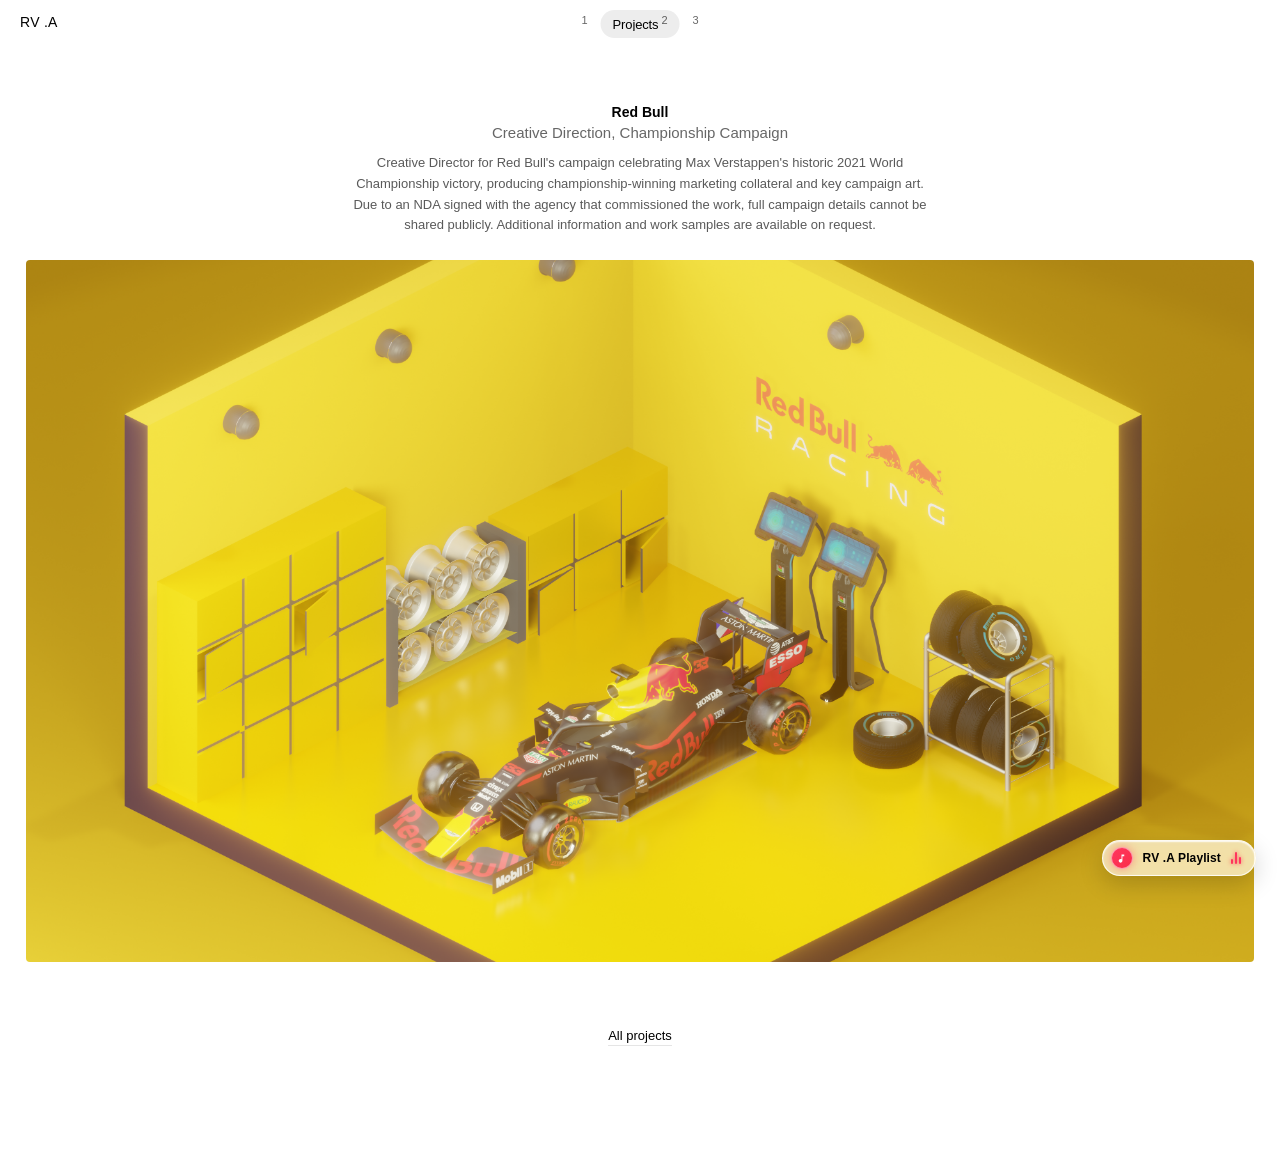
==== project.html @ 560cb80a "Deploy portfolio website for art.ritvikanand.com" ====
<!doctype html>
<html lang="en">
<head>
<meta charset="utf-8" />
<meta name="viewport" content="width=device-width, initial-scale=1" />
<title>Project — R.V. Anand</title>
<link rel="stylesheet" href="css/site.css?v=97" />
</head>
<body class="page-ready">

<header class="case-hero">
  <div class="meta">
    <h1 class="n"></h1>
    <div class="c"></div>
    <p class="d"></p>
  </div>
</header>

<main class="page case-page">
  <div class="blocks"></div>

  <footer class="case-end">
    <a href="index.html#projects">All projects</a>
  </footer>
</main>

<script src="js/data.js?v=100"></script>
<script src="js/chrome.js?v=108"></script>
<script src="js/audio.js?v=100"></script>
<script src="js/project.js?v=100"></script>
<script>
  initChrome({ active: "projects" });
  window.__initProject();
</script>
</body>
</html>
---- css/site.css ----
/* ===========================================================
   Ritvik Anand — portfolio
   Design tokens taken from the gionatannese.com teardown
   (see REFERENCE.md): near-absent chrome, all colour comes
   from the work, tiny type, 4px radius, one easing curve.
   =========================================================== */

@import url('https://fonts.googleapis.com/css2?family=Inter:wght@400;500;600;700&display=swap');

:root{
  --bg:#ffffff;
  --ink:#000000;
  --chip:#ededed;
  --chip-line:rgba(0,0,0,.1);
  --hair:rgba(0,0,0,.1);
  --veil:rgba(255,255,255,.92);
  --card-bg:rgba(216,216,216,.5);
  --radius:4px;
  --ease:cubic-bezier(.65,0,.35,1);
  --sf-pro:-apple-system, BlinkMacSystemFont, "SF Pro Display", "SF Pro Text", "SF Pro", "Helvetica Neue", Helvetica, "Inter", system-ui, sans-serif;
  --sans:var(--sf-pro);
  --serif:var(--sf-pro);
}

*,*::before,*::after{ box-sizing:border-box; }
html,body{ height:100%; }
body{
  margin:0;
  background:var(--bg);
  color:var(--ink);
  font-family:var(--sans);
  -webkit-font-smoothing:antialiased;
  -moz-osx-font-smoothing:grayscale;
  text-rendering:optimizeLegibility;
  font-feature-settings:"cv02", "cv03", "cv04", "cv11";
  overflow-x:hidden;
}
a{ color:inherit; text-decoration:none; }
button{ font:inherit; color:inherit; background:none; border:0; cursor:pointer; }
img,video{ display:block; max-width:100%; }
::selection{ background:var(--ink); color:var(--bg); }

/* ---------- chrome: logo + nav (present on every page) ---------- */

.gnd-logo{
  position:fixed; top:14px; left:20px; z-index:200;
  font-family:var(--sans); font-size:14px; font-weight:500; letter-spacing:.02em;
  mix-blend-mode:exclusion; color:#fff;
  text-decoration:none;
}

.top-nav{
  position:fixed; top:10px; left:50%; transform:translateX(-50%);
  z-index:200; display:flex; align-items:center; gap:5px;
  pointer-events:none;
}

.top-nav a{
  pointer-events:auto;
  display:inline-flex; align-items:center; justify-content:center;
  height:28px; padding:0 8px; border-radius:999px;
  font-family:var(--sans); font-size:13px; font-weight:500; letter-spacing:-0.01em; line-height:1;
  color:var(--ink);
  background:transparent;
  transition:background-color .35s var(--ease), padding .35s var(--ease);
  white-space:nowrap;
  overflow:hidden;
  text-decoration:none;
}

.top-nav a .label{
  display:inline-block;
  max-width:0;
  opacity:0;
  overflow:hidden;
  white-space:nowrap;
  transition:max-width .45s var(--ease), opacity .3s var(--ease), margin-right .35s var(--ease);
  margin-right:0;
}

.top-nav a.active .label,
.top-nav a:hover .label{
  max-width:140px;
  opacity:1;
  margin-right:3px;
}

.top-nav a.active,
.top-nav a:hover{
  background:var(--chip);
  padding:0 12px;
}

.top-nav a > *,
.tool-pill > * {
  pointer-events: none;
}

.top-nav a .num{
  font-family:var(--sans); font-size:11px; font-weight:500;
  position:relative; top:-0.3em; opacity:.6;
  line-height:1;
}

.sound-toggle{
  position:fixed; top:14px; right:16px; z-index:250;
  height:28px; padding:0 12px; border-radius:999px;
  display:flex; align-items:center; gap:6px;
  background:var(--chip); border:1px solid var(--hair);
  font-family:var(--sans); font-size:11px; font-weight:500;
  color:var(--ink); cursor:pointer;
  transition:background .25s var(--ease), border-color .25s var(--ease), transform .25s var(--ease);
  user-select:none;
}
.sound-toggle:hover{
  background:var(--paper); border-color:rgba(0,0,0,.2);
  transform:translateY(-1px);
}
.sound-toggle .dot{ width:5px; height:5px; border-radius:50%; background:rgba(0,0,0,.4); }
.sound-toggle.active .dot{ background:var(--ink); }

.sound-toggle .bars{
  display:flex; align-items:center; gap:2px; height:10px;
}
.sound-toggle .bar{
  width:2px; height:8px; border-radius:1px; background:var(--ink);
  animation:soundWave 1.2s ease-in-out infinite alternate;
}
.sound-toggle .bar.b1{ animation-delay:0s; height:6px; }
.sound-toggle .bar.b2{ animation-delay:0.25s; height:10px; }
.sound-toggle .bar.b3{ animation-delay:0.5s; height:7px; }

@keyframes soundWave{
  0%{ transform:scaleY(0.35); }
  100%{ transform:scaleY(1.15); }
}

@media (max-width:600px){
  .sound-toggle{ top:12px; right:12px; padding:0 10px; height:26px; font-size:10px; }
}

/* cursor label — desktop only */
.cursor-label{
  position:fixed; z-index:300; top:0; left:0;
  pointer-events:none; font-family:var(--sans); font-size:13px;
  color:#fff; mix-blend-mode:difference;
  transform:translate(-9999px,-9999px);
  transition:opacity .2s var(--ease);
  opacity:0;
  white-space:nowrap;
}
@media (hover:none){ .cursor-label{ display:none; } }

/* ---------- loader & entrance sequence ---------- */

.loader{
  position:fixed; inset:0; z-index:9999; background:transparent;
  pointer-events:none;
}
.loader.hidden{ opacity:0; pointer-events:none; }

.loader-count-wrap{
  position:absolute; bottom:20px; left:50%; transform:translateX(-50%);
  overflow:hidden; height:22px; pointer-events:none;
}
.loader-count-num{
  display:block;
  font-family:var(--serif); font-size:16px; color:rgba(0,0,0,.85);
  font-variant-numeric:tabular-nums; letter-spacing:.02em;
  transform:translateY(100%);
  transition:transform .6s cubic-bezier(0.16,1,0.3,1);
}
.loader.active .loader-count-num{ transform:translateY(0); }
.loader.hidden .loader-count-num{ transform:translateY(-100%); }

.center-preloader-mark{
  position:fixed; top:50%; left:50%;
  transform:translate(-50%,-50%);
  font-family:var(--sans); font-size:22px; font-weight:600;
  letter-spacing:.16em; text-transform:uppercase; color:#000;
  z-index:10000; pointer-events:none;
  display:flex; align-items:center; justify-content:center;
  white-space:nowrap;
  transition:opacity .75s var(--ease), transform .75s var(--ease);
}
.center-preloader-mark .char-span {
  display:inline-block;
  min-width:.65em;
  text-align:center;
  color:#000;
  font-variant-numeric:tabular-nums;
  transition:transform .2s cubic-bezier(0.16,1,0.3,1), color .2s var(--ease);
}
.center-preloader-mark .char-span.locked {
  animation:charLockPop .35s cubic-bezier(0.16,1,0.3,1) forwards;
}
@keyframes charLockPop {
  0% { transform:scale(1.4); color:#000; }
  100% { transform:scale(1.0); color:#000; }
}
.center-preloader-mark.fade-out {
  opacity:0;
  transform:translate(-50%,-50%) scale(.85);
}

.top-nav, .gnd-logo, .sound-toggle {
  opacity: 1; transform: translateY(0);
  transition: transform .85s cubic-bezier(0.16,1,0.3,1), opacity .85s cubic-bezier(0.16,1,0.3,1);
}
.top-nav { transform: translateX(-50%) translateY(0); }

/* side hero typography */
.home-hero-sides {
  position:fixed; top:50%; left:0; right:0;
  transform:translateY(-50%);
  display:flex; justify-content:space-between;
  padding:0 7%; pointer-events:none; z-index:180;
  transition:opacity .6s var(--ease), transform .6s var(--ease);
}
.home-hero-sides .side-left {
  font-family:var(--sans); font-size:14px; font-weight:500; letter-spacing:.02em;
  color:#000;
  display:flex; gap:.35em;
}
.home-hero-sides .side-right {
  font-family:var(--sans); font-size:14px; font-weight:400; color:rgba(0,0,0,.65);
  display:flex; gap:.35em;
}
.home-hero-sides .clip {
  display:inline-block; overflow:hidden; vertical-align:top;
}
.home-hero-sides .clip span {
  display:inline-block; transform:translateY(100%); opacity:0;
  transition:transform .75s cubic-bezier(0.16,1,0.3,1), opacity .75s cubic-bezier(0.16,1,0.3,1);
}
.home-hero-sides.revealed .clip span {
  transform:translateY(0); opacity:1;
}
.home-hero-sides.collapsed .clip span {
  transform:translateY(-100%); opacity:0;
  transition:transform .6s cubic-bezier(0.16,1,0.3,1), opacity .6s cubic-bezier(0.16,1,0.3,1);
}
.home-hero-sides.fade-out,
body.not-home .home-hero-sides {
  opacity:0 !important;
  pointer-events:none !important;
}
.home-hero-sides.revealed .side-left .clip:nth-child(1) span { transition-delay:.12s; }
.home-hero-sides.revealed .side-left .clip:nth-child(2) span { transition-delay:.22s; }
.home-hero-sides.revealed .side-right .clip:nth-child(1) span { transition-delay:.18s; }
.home-hero-sides.revealed .side-right .clip:nth-child(2) span { transition-delay:.28s; }

@media (max-width:640px){ .home-hero-sides { display:none; } }

/* ---------- page frame ---------- */

.page{
  min-height:100vh;
  padding:96px 20px 64px;
  max-width:1280px; margin:0 auto;
}

/* generic footer index number, bottom centre */
.foot-index {
  position:fixed; bottom:16px; left:50%;
  transform:translateX(-50%) translateY(12px);
  z-index:150;
  opacity:0;
  pointer-events:none;
  font-family:var(--sans); font-size:13px; font-weight:500; color:rgba(0,0,0,.35);
  transition:transform .85s cubic-bezier(0.16,1,0.3,1), opacity .85s cubic-bezier(0.16,1,0.3,1);
}

/* Only show on home view AFTER page-ready / preloader finished */
body.page-ready:not(.not-home) .foot-index {
  opacity:1;
  transform:translateX(-50%) translateY(0);
}

/* Always hide on other pages / views */
body.not-home .foot-index {
  opacity:0 !important;
  transform:translateX(-50%) translateY(12px) !important;
}

/* ---------- sliding track: Creative Space / Projects / About ---------- */

.track{
  display:flex; width:300vw; height:100vh;
  transition:transform .65s var(--ease);
  will-change:transform;
}
.track.no-anim{ transition:none; }
.view{
  width:100vw; height:100vh; flex:0 0 100vw;
  overflow-y:auto; overflow-x:hidden;
  position:relative;
}
.view-home{
  overflow:hidden !important;
}

/* ===================== HOME / CREATIVE SPACE ===================== */

.sphere-stage{
  position:absolute; inset:0; overflow:hidden;
  cursor:grab; touch-action:none;
  perspective:1400px;
}
.sphere-stage.dragging{ cursor:grabbing; }

.sphere{
  position:absolute; top:50%; left:50%; width:0; height:0;
  transform-style:preserve-3d;
  -webkit-transform-style:preserve-3d;
  will-change:transform;
}
.tile{
  position:absolute; top:0; left:0;
  border-radius:var(--radius);
  overflow:hidden;
  cursor:pointer;
  box-shadow:0 4px 16px rgba(0,0,0,0.08);
  will-change:transform, opacity;
  transform-style:preserve-3d;
  -webkit-transform-style:preserve-3d;
  background:rgba(240,240,244,0.9);
}
.tile img,.tile video{
  width:100%; height:100%; object-fit:contain; display:block;
  -webkit-user-drag:none; user-drag:none; -webkit-touch-callout:none;
  user-select:none; -webkit-user-select:none;
  pointer-events:none;
  transform:translateZ(0);
}
.tile .still{ position:relative; z-index:1; }
.tile .loop{ position:absolute; inset:0; z-index:2; opacity:0; transition:opacity .35s var(--ease); }
.tile:hover .loop{ opacity:1; }
.tile.dim{ opacity:.08 !important; pointer-events:none; }
.tile.selected{ opacity:1 !important; z-index:250; cursor:pointer; }

/* case-open overlay */
.case-overlay{
  position:fixed; inset:0; z-index:40;
  pointer-events:none;
}
.case-overlay .veil{
  position:absolute; inset:0; background:var(--veil);
  opacity:0; pointer-events:none;
  transition:opacity .4s var(--ease);
}
.case-overlay.open .veil{
  opacity:1; pointer-events:auto;
}



/* touch affordance under a tile */
.view-case-tag{
  position:absolute; bottom:-20px; left:50%; transform:translateX(-50%);
  font-family:var(--sans); font-size:11px; opacity:0;
  transition:opacity .25s var(--ease);
}
@media (hover:none){
  .tile.selected .view-case-tag{ opacity:1; }
}

/* ===================== PROJECTS GRID ===================== */

.grid-heading{ max-width:640px; margin-bottom:48px; }
.grid-heading h1{
  font-family:var(--serif); font-weight:400; font-size:28px; margin:0 0 12px;
}
.grid-heading p{
  font-family:var(--sans); font-size:14px; line-height:1.55; color:rgba(0,0,0,.65); margin:0;
}

.proj-grid{
  display:grid; grid-template-columns:repeat(3,1fr); gap:24px;
}
@media (max-width:900px){ .proj-grid{ grid-template-columns:repeat(2,1fr); } }
@media (max-width:560px){ .proj-grid{ grid-template-columns:1fr; } }

.proj-card{ display:block; }
.proj-card .frame{
  position:relative; width:100%; aspect-ratio:3/4;
  border-radius:var(--radius); overflow:hidden; background:var(--chip);
}
.proj-card .frame img,.proj-card .frame video{
  position:absolute; inset:0; width:100%; height:100%; object-fit:cover;
}
.proj-card .frame .loop{ opacity:0; transition:opacity .35s var(--ease); }
.proj-card:hover .frame .loop{ opacity:1; }
.proj-card .meta{ padding-top:12px; }
.proj-card .meta .name{ font-family:var(--sans); font-size:13px; font-weight:500; }
.proj-card .meta .cat{ font-family:var(--serif); font-size:13px; color:rgba(0,0,0,.55); }
.proj-card.soon{ pointer-events:none; }
.proj-card.soon .frame{
  display:flex; align-items:center; justify-content:center;
  background:var(--chip);
}
.proj-card.soon .frame span{ font-family:var(--sans); font-size:11px; color:rgba(0,0,0,.4); }

/* ===================== CASE PAGE ===================== */

.page.case-page { padding-top: 0 !important; }
.case-hero{
  padding-top:104px; padding-bottom:24px;
  text-align:center;
}
.case-hero .n{ font-family:var(--sans); font-size:14px; margin:0 0 4px; }
.case-hero .c{ font-family:var(--serif); font-size:15px; color:rgba(0,0,0,.6); margin:0; }
.case-hero .d{ font-family:var(--sans); font-size:13px; line-height:1.6; color:rgba(0,0,0,.65); max-width:580px; margin:12px auto 0; }

.blocks{ display:flex; flex-direction:column; gap:8px; padding:0 6px; }

/* Top hero banner block (first block) - framed banner crop */
.block-full.block-banner{
  width:100%; height:78vh; max-height:820px; min-height:320px;
  border-radius:var(--radius); overflow:hidden; background:var(--chip);
}
.block-full.block-banner img,
.block-full.block-banner video{
  width:100%; height:100%; object-fit:cover; display:block;
}

/* All other blocks across projects — display 100% full uncropped resolution */
.block-full{
  width:100%; height:auto; border-radius:var(--radius); overflow:hidden; background:var(--chip);
}
.block-full img,.block-full video{
  width:100%; height:auto; display:block; object-fit:contain;
}

.block-pair{
  display:grid; grid-template-columns:1fr 1fr; gap:8px; height:auto;
}
.block-pair .piece{
  border-radius:var(--radius); overflow:hidden; background:var(--chip); height:auto;
  display:flex; align-items:center; justify-content:center;
}
.block-pair .piece img,.block-pair .piece video{
  width:100%; height:auto; display:block; object-fit:contain;
}

.block-asymmetric{
  display:grid; grid-template-columns:1fr 1fr; gap:8px; width:100%;
}
.block-asymmetric .main-piece{
  border-radius:var(--radius); overflow:hidden; background:var(--chip); display:flex;
}
.block-asymmetric .main-piece img{
  width:100%; height:100%; object-fit:cover; display:block;
}
.block-asymmetric .stacked-pieces{
  display:flex; flex-direction:column; gap:8px;
}
.block-asymmetric .stacked-pieces .piece{
  flex:1; border-radius:var(--radius); overflow:hidden; background:var(--chip); display:flex;
}
.block-asymmetric .stacked-pieces .piece img{
  width:100%; height:100%; object-fit:cover; display:block;
}

@media (max-width:700px){
  .block-full.block-banner{ height:62vh; }
  .block-pair{ grid-template-columns:1fr; gap:8px; height:auto; }
  .block-pair .piece{ height:auto; }
  .block-asymmetric{ grid-template-columns:1fr !important; }
}

.case-end{ text-align:center; padding:64px 0 40px; }
.case-end a{ font-family:var(--sans); font-size:13px; border-bottom:1px solid var(--hair); padding-bottom:2px; }
.case-end a:hover{ border-color:var(--ink); }

/* project-info button + card */
.info-btn{
  position:fixed; top:14px; left:20px; z-index:190;
  font-family:var(--sans); font-size:13px;
  padding:6px 12px; border-radius:999px; background:var(--chip);
}
@media (min-width:1025px){ .info-btn{ display:none; } } /* desktop uses the card trigger below */

.info-trigger{
  position:fixed; top:52px; left:20px; z-index:190;
  font-family:var(--sans); font-size:13px;
  padding:6px 12px; border-radius:999px; background:var(--chip);
}

.info-card{
  position:fixed; top:8px; left:8px; z-index:195;
  width:460px; max-width:calc(100vw - 16px);
  border-radius:var(--radius);
  background:var(--card-bg);
  backdrop-filter:blur(40px);
  -webkit-backdrop-filter:blur(40px);
  padding:24px 24px 20px;
  opacity:0; transform:translateY(-8px);
  pointer-events:none;
  transition:opacity .35s var(--ease), transform .35s var(--ease);
}
.info-card.open{ opacity:1; transform:none; pointer-events:auto; }
.info-card h2{ font-family:var(--sans); font-size:14px; margin:0 0 2px; }
.info-card .cat{ font-family:var(--serif); font-size:15px; margin:0 0 16px; color:rgba(0,0,0,.6); }
.info-card p{ font-family:var(--sans); font-size:13px; line-height:1.6; margin:0 0 16px; color:rgba(0,0,0,.8); }
.info-card .credits h3{ font-family:var(--sans); font-size:11px; text-transform:uppercase; letter-spacing:.06em; margin:0 0 6px; color:rgba(0,0,0,.5); }
.info-card .credits ul{ list-style:none; margin:0; padding:0; }
.info-card .credits li{ font-family:var(--sans); font-size:13px; line-height:1.6; }

/* ===================== ABOUT ===================== */

.about-top{ padding-top:120px; max-width:640px; }
.about-top .currently{ font-family:var(--sans); font-size:13px; color:rgba(0,0,0,.55); }
.about-top .currently a{ border-bottom:1px solid var(--hair); }

.chapters{ margin-top:56px; display:flex; flex-direction:column; gap:44px; }
.chapter{ display:grid; grid-template-columns:1fr 1fr; gap:48px; padding-top:24px; border-top:1px solid var(--hair); }
.chapter h3{ grid-column:1 / -1; font-family:var(--serif); font-size:18px; font-weight:400; margin:0 0 4px; }
.chapter p{ font-family:var(--sans); font-size:14px; line-height:1.65; color:rgba(0,0,0,.75); margin:0; }
@media (max-width:700px){ .chapter{ grid-template-columns:1fr; gap:12px; } }

.chapter-tools{
  display: flex; flex-direction: column; gap: 16px;
}

.tools-wrapper{
  grid-column: 1 / -1;
  display: flex; flex-direction: column; gap: 16px; width: 100%;
}

.tools-grid{
  display: flex; flex-wrap: wrap; gap: 10px;
}

.tool-pill{
  display: inline-flex; align-items: center; gap: 8px;
  padding: 10px 16px; border-radius: 999px; background: var(--chip);
  border: 1px solid var(--hair); font-family: var(--sans); font-size: 13px;
  font-weight: 500; color: var(--ink); cursor: pointer;
  transition: transform 0.25s var(--ease), background 0.25s var(--ease), border-color 0.25s var(--ease), box-shadow 0.25s var(--ease);
  user-select: none;
}
.tool-pill:hover, .tool-pill.active{
  transform: translateY(-2px);
  background: var(--paper);
  border-color: rgba(0,0,0,0.25);
  box-shadow: 0 4px 12px rgba(0,0,0,0.06);
}
.tool-pill img{
  width: 18px; height: 18px; object-fit: contain; display: block;
}

.tool-desc-box{
  width: 100%; max-width: 640px; min-height: 72px;
  padding: 16px 20px; border-radius: var(--radius);
  background: var(--chip); border: 1px solid var(--hair);
  display: flex; align-items: center;
}

.desc-content{
  width: 100%;
  transition: opacity 0.25s var(--ease), transform 0.25s var(--ease);
}

.desc-content .hint{
  font-family: var(--sans); font-size: 13px; color: rgba(0,0,0,0.45);
  font-style: italic;
}

.active-tool-header{
  display: flex; align-items: center; gap: 8px; margin-bottom: 6px;
}
.active-tool-header .tool-icon{
  width: 16px; height: 16px; object-fit: contain;
}
.active-tool-header .tool-name{
  font-family: var(--sans); font-size: 13px; font-weight: 600; color: var(--ink);
}

.tool-text{
  font-family: var(--sans); font-size: 13.5px; line-height: 1.55;
  color: rgba(0,0,0,0.8); margin: 0;
}

.about-bottom{
  margin-top:80px; display:block; max-width:640px;
  padding-top:32px; border-top:1px solid var(--hair);
}
.about-bottom h3{ font-family:var(--sans); font-size:11px; text-transform:uppercase; letter-spacing:.06em; color:rgba(0,0,0,.5); margin:0 0 14px; }
.about-bottom ul{ list-style:none; margin:0; padding:0; display:flex; flex-direction:column; gap:10px; }
.about-bottom li{ font-family:var(--sans); font-size:14px; color:rgba(0,0,0,.8); display:flex; gap:8px; align-items:center; }
.about-bottom li span{ font-weight:500; color:var(--ink); min-width:120px; }
.about-bottom a{ border-bottom:1px solid var(--hair); color:var(--ink); text-decoration:none; }
.about-bottom a:hover{ border-color:var(--ink); }

/* ===================== 404 ===================== */
.notfound{
  position:fixed; inset:0; display:flex; align-items:center; justify-content:center;
  flex-direction:column; gap:16px; text-align:center;
}
.notfound .code{ font-family:var(--sans); font-size:13px; color:rgba(0,0,0,.4); }
.notfound h1{ font-family:var(--serif); font-weight:400; font-size:17px; margin:0; }
.notfound a{ font-family:var(--sans); font-size:13px; border-bottom:1px solid var(--hair); padding-bottom:2px; }

/* ===================== FLOATING APPLE LIQUID GLASS MUSIC PLAYER ===================== */

.music-player-widget {
  position: fixed;
  bottom: 24px;
  right: 24px;
  z-index: 990;
  font-family: var(--sans);
  opacity: 1;
  pointer-events: auto;
  visibility: visible;
  transform: translateY(0);
  transition: opacity 0.85s cubic-bezier(0.16, 1, 0.3, 1), visibility 0.85s cubic-bezier(0.16, 1, 0.3, 1), transform 0.85s cubic-bezier(0.16, 1, 0.3, 1);
}

.music-pill {
  position: relative;
  overflow: hidden;
  display: flex;
  align-items: center;
  gap: 10px;
  padding: 6px 14px 6px 8px;

  /* Transparent Light Frosted Glass Foundation */
  background: rgba(255, 255, 255, 0.65);
  backdrop-filter: blur(14px) saturate(160%);
  -webkit-backdrop-filter: blur(14px) saturate(160%);

  /* Crystalline Specular Border */
  border: 1px solid rgba(255, 255, 255, 0.85);
  box-shadow: 
    inset 0 1px 1.5px rgba(255, 255, 255, 0.9),
    0 8px 24px rgba(0, 0, 0, 0.18);

  border-radius: 100px;
  color: #000000;
  cursor: pointer;
  transition: transform 0.35s cubic-bezier(0.16, 1, 0.3, 1), background 0.35s ease, border-color 0.35s ease, opacity 0.3s ease;
}

.liquid-glass-webgl-canvas {
  position: absolute;
  inset: 0;
  width: 100%;
  height: 100%;
  pointer-events: none;
  border-radius: 100px;
  z-index: 0;
}

.music-note-icon, .pill-label, .sound-wave {
  position: relative;
  z-index: 1;
  pointer-events: none;
}

.music-pill:hover {
  transform: translateY(-2px) scale(1.02);
  background: rgba(255, 255, 255, 0.82);
  border-color: rgba(255, 255, 255, 0.95);
  box-shadow: 
    inset 0 1px 1.5px rgba(255, 255, 255, 1),
    0 12px 28px rgba(0, 0, 0, 0.22);
}

.music-player-widget.expanded .music-pill {
  opacity: 0;
  pointer-events: none;
  transform: scale(0.92);
}

/* Glowing Apple Music Badge */
.music-note-icon {
  display: flex;
  align-items: center;
  justify-content: center;
  width: 22px;
  height: 22px;
  border-radius: 50%;
  background: linear-gradient(135deg, #ff375f, #fa2d48);
  box-shadow: 0 0 10px rgba(250, 45, 72, 0.4);
  border: 1px solid rgba(255, 255, 255, 0.5);
  color: #ffffff;
}

.pill-label {
  font-size: 12px;
  font-weight: 600;
  letter-spacing: 0.01em;
  color: #000000;
}

.sound-wave {
  display: flex;
  align-items: flex-end;
  gap: 2px;
  height: 12px;
}
.sound-wave span {
  width: 2px;
  background: #ff375f;
  border-radius: 2px;
  box-shadow: 0 0 4px rgba(250, 45, 72, 0.8);
  animation: soundBar 1.2s ease-in-out infinite alternate;
}
.sound-wave span:nth-child(1) { height: 40%; animation-delay: 0s; }
.sound-wave span:nth-child(2) { height: 100%; animation-delay: 0.2s; }
.sound-wave span:nth-child(3) { height: 60%; animation-delay: 0.45s; }

@keyframes soundBar {
  0% { height: 20%; }
  100% { height: 100%; }
}

/* Compact Frosted Liquid Glass Card */
.music-card {
  position: absolute;
  bottom: 0;
  right: 0;
  width: 250px;
  max-height: calc(100vh - 40px);

  /* Transparent Light Frost Body */
  background: rgba(16, 16, 22, 0.24);
  backdrop-filter: blur(12px) saturate(150%);
  -webkit-backdrop-filter: blur(12px) saturate(150%);

  /* Refractive Crystal Edge */
  border: 1px solid rgba(255, 255, 255, 0.18);
  box-shadow: 
    inset 0 1px 1px rgba(255, 255, 255, 0.3),
    0 16px 40px rgba(0, 0, 0, 0.35);

  border-radius: 18px;
  padding: 12px;
  opacity: 0;
  pointer-events: none;
  transform: translateY(16px) scale(0.94);
  transition: opacity 0.3s cubic-bezier(0.16, 1, 0.3, 1), transform 0.3s cubic-bezier(0.16, 1, 0.3, 1);
  transform-origin: bottom right;
  overflow: hidden;
}

.music-player-widget.expanded .music-card {
  opacity: 1;
  pointer-events: auto;
  transform: translateY(0) scale(1);
}

.music-card-header {
  display: flex;
  align-items: center;
  justify-content: flex-end;
  padding: 0 0 6px;
}

.music-card-close {
  background: rgba(255, 255, 255, 0.1);
  border: 1px solid rgba(255, 255, 255, 0.18);
  color: rgba(255, 255, 255, 0.85);
  width: 20px;
  height: 20px;
  border-radius: 50%;
  display: flex;
  align-items: center;
  justify-content: center;
  cursor: pointer;
  font-size: 10px;
  transition: background 0.2s ease, border-color 0.2s ease, color 0.2s ease;
}
.music-card-close:hover {
  background: rgba(255, 255, 255, 0.25);
  border-color: rgba(255, 255, 255, 0.4);
  color: #fff;
}

.music-card-body {
  width: 100%;
}

/* Glass Album Art Wrap */
.glass-album-wrap {
  width: 100%;
  aspect-ratio: 1 / 1;
  border-radius: 12px;
  overflow: hidden;
  position: relative;
  margin-bottom: 10px;
  box-shadow: 0 8px 24px rgba(0, 0, 0, 0.4), inset 0 0 0 1px rgba(255, 255, 255, 0.15);
}
.glass-album-img {
  width: 100%;
  height: 100%;
  object-fit: cover;
  display: block;
  transition: transform 0.4s ease;
}
.glass-album-wrap:hover .glass-album-img {
  transform: scale(1.03);
}

/* Track Metadata & Equalizer */
.glass-track-info {
  display: flex;
  align-items: center;
  justify-content: space-between;
  margin-bottom: 8px;
}
.track-meta {
  display: flex;
  flex-direction: column;
  gap: 1px;
  overflow: hidden;
}
.track-name {
  font-family: var(--sans);
  font-size: 13px;
  font-weight: 600;
  color: #ffffff;
  margin: 0;
  white-space: nowrap;
  overflow: hidden;
  text-overflow: ellipsis;
}
.track-artist {
  font-family: var(--sans);
  font-size: 11px;
  color: rgba(255, 255, 255, 0.6);
  margin: 0;
  white-space: nowrap;
  overflow: hidden;
  text-overflow: ellipsis;
}

/* Visualizer Wave */
.wave-visualizer {
  display: flex;
  align-items: flex-end;
  gap: 2px;
  height: 12px;
  flex-shrink: 0;
}
.wave-visualizer span {
  width: 2.5px;
  background: #ff375f;
  border-radius: 2px;
  box-shadow: 0 0 6px rgba(255, 55, 95, 0.7);
  animation: barWave 1.2s ease-in-out infinite alternate;
}
.wave-visualizer span:nth-child(1) { height: 40%; animation-delay: 0s; }
.wave-visualizer span:nth-child(2) { height: 80%; animation-delay: 0.15s; }
.wave-visualizer span:nth-child(3) { height: 100%; animation-delay: 0.3s; }
.wave-visualizer span:nth-child(4) { height: 60%; animation-delay: 0.45s; }

.wave-visualizer.paused span {
  animation-play-state: paused;
  height: 25% !important;
  opacity: 0.5;
}

@keyframes barWave {
  0% { height: 20%; }
  100% { height: 100%; }
}

/* Progress Scrubber */
.glass-progress-wrap {
  width: 100%;
  margin-bottom: 10px;
}
.progress-bar-bg {
  width: 100%;
  height: 3px;
  background: rgba(255, 255, 255, 0.12);
  border-radius: 2px;
  overflow: hidden;
  margin-bottom: 4px;
}
.progress-bar-fill {
  height: 100%;
  background: linear-gradient(90deg, #ff375f, #ff758c);
  border-radius: 2px;
  box-shadow: 0 0 8px rgba(255, 55, 95, 0.7);
  transition: width 0.3s linear;
}
.progress-time {
  display: flex;
  justify-content: space-between;
  font-size: 10px;
  color: rgba(255, 255, 255, 0.5);
  font-variant-numeric: tabular-nums;
}

/* Glass Controls */
.glass-controls {
  display: flex;
  align-items: center;
  justify-content: center;
  gap: 12px;
  margin-bottom: 10px;
}
.ctrl-btn {
  background: rgba(255, 255, 255, 0.08);
  border: 1px solid rgba(255, 255, 255, 0.15);
  color: #ffffff;
  border-radius: 50%;
  display: flex;
  align-items: center;
  justify-content: center;
  cursor: pointer;
  transition: transform 0.2s ease, background 0.2s ease;
}
.ctrl-btn.prev, .ctrl-btn.next {
  width: 28px;
  height: 28px;
}
.ctrl-btn.play {
  width: 38px;
  height: 38px;
  background: linear-gradient(135deg, #ff375f, #d90429);
  border-color: rgba(255, 255, 255, 0.3);
  box-shadow: 0 4px 16px rgba(250, 45, 72, 0.4);
}
.ctrl-btn:hover {
  transform: scale(1.08);
}
.ctrl-btn.prev:hover, .ctrl-btn.next:hover {
  background: rgba(255, 255, 255, 0.2);
}

.ctrl-btn .hidden {
  display: none !important;
}

/* Open in Apple Music Link */
.apple-music-link {
  display: flex;
  align-items: center;
  justify-content: center;
  gap: 6px;
  width: 100%;
  padding: 8px 10px;
  background: rgba(255, 255, 255, 0.06);
  border: 1px solid rgba(255, 255, 255, 0.14);
  border-radius: 8px;
  color: rgba(255, 255, 255, 0.9);
  font-size: 11px;
  font-weight: 500;
  text-decoration: none;
  transition: background 0.2s ease, border-color 0.2s ease, color 0.2s ease;
}
.apple-music-link:hover {
  background: rgba(255, 255, 255, 0.15);
  border-color: rgba(255, 255, 255, 0.3);
  color: #ffffff;
}

@media (max-width: 640px) {
  .music-player-widget {
    bottom: 16px;
    right: 16px;
  }
  .music-card {
    width: calc(100vw - 32px);
    right: 0;
  }
}

@media (prefers-reduced-motion:reduce){
  .identity-track .run{ animation:none; }
  .tile{ transition:none; }
}
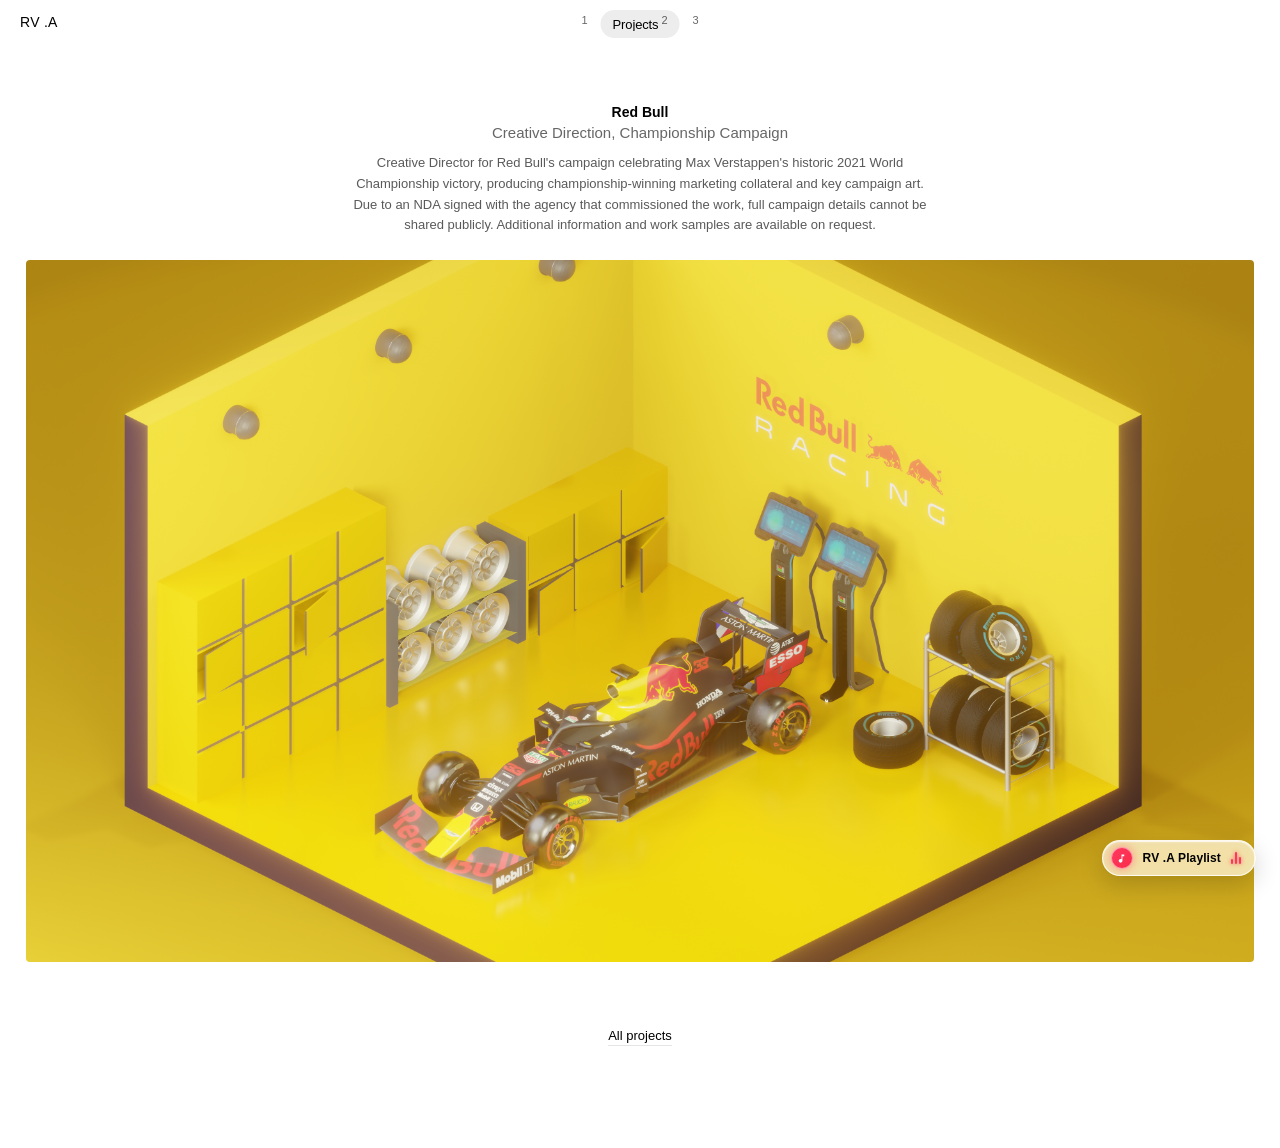
==== commit 5897b375: "Mobile updates: tap-to-open sphere tiles, uncropped project images, reduced header gaps, updated too" ====
--- a/project.html
+++ b/project.html
@@ -4,30 +4,26 @@
 <meta charset="utf-8" />
 <meta name="viewport" content="width=device-width, initial-scale=1" />
 <title>Project — R.V. Anand</title>
-<link rel="stylesheet" href="css/site.css?v=97" />
+<link rel="stylesheet" href="css/site.css?v=109" />
 </head>
 <body class="page-ready">
 
-<header class="case-hero">
-  <div class="meta">
+<div class="page case-page">
+  <div class="case-hero">
     <h1 class="n"></h1>
-    <div class="c"></div>
+    <p class="c"></p>
     <p class="d"></p>
   </div>
-</header>
+  <div class="blocks"></div>
+  <div class="case-end">
+    <a href="index.html#projects">← Back to Projects</a>
+  </div>
+</div>
 
-<main class="page case-page">
-  <div class="blocks"></div>
-
-  <footer class="case-end">
-    <a href="index.html#projects">All projects</a>
-  </footer>
-</main>
-
-<script src="js/data.js?v=100"></script>
-<script src="js/chrome.js?v=108"></script>
-<script src="js/audio.js?v=100"></script>
-<script src="js/project.js?v=100"></script>
+<script src="js/data.js?v=109"></script>
+<script src="js/chrome.js?v=109"></script>
+<script src="js/audio.js?v=109"></script>
+<script src="js/project.js?v=109"></script>
 <script>
   initChrome({ active: "projects" });
   window.__initProject();
--- a/css/site.css
+++ b/css/site.css
@@ -462,11 +462,78 @@
   width:100%; height:100%; object-fit:cover; display:block;
 }
 
-@media (max-width:700px){
-  .block-full.block-banner{ height:62vh; }
-  .block-pair{ grid-template-columns:1fr; gap:8px; height:auto; }
-  .block-pair .piece{ height:auto; }
-  .block-asymmetric{ grid-template-columns:1fr !important; }
+@media (max-width:768px){
+  .page {
+    padding: 44px 16px 32px !important;
+  }
+  .grid-heading {
+    margin-bottom: 16px !important;
+  }
+  .grid-heading h1 {
+    margin-bottom: 4px !important;
+    font-size: 24px !important;
+  }
+  .grid-heading p {
+    font-size: 13px !important;
+    line-height: 1.5 !important;
+  }
+  .about-top {
+    padding-top: 44px !important;
+  }
+  .about-top .currently {
+    margin-top: 6px !important;
+  }
+  .chapters {
+    margin-top: 20px !important;
+    gap: 20px !important;
+  }
+  .chapter {
+    padding-top: 14px !important;
+    gap: 10px !important;
+  }
+  .chapter h3 {
+    margin-bottom: 2px !important;
+  }
+  .case-hero {
+    padding-top: 44px !important;
+    padding-bottom: 12px !important;
+  }
+  .case-hero .n {
+    margin-bottom: 2px !important;
+  }
+  .case-hero .d {
+    margin-top: 8px !important;
+  }
+
+  /* Uncropped 100% natural resolution image displays across all project blocks on mobile */
+  .block-full,
+  .block-full.block-banner,
+  .block-pair,
+  .block-pair .piece,
+  .block-asymmetric,
+  .block-asymmetric .main-piece,
+  .block-asymmetric .stacked-pieces,
+  .block-asymmetric .stacked-pieces .piece {
+    height: auto !important;
+    min-height: 0 !important;
+    max-height: none !important;
+    grid-template-columns: 1fr !important;
+  }
+  .block-full img,
+  .block-full video,
+  .block-full.block-banner img,
+  .block-full.block-banner video,
+  .block-pair .piece img,
+  .block-pair .piece video,
+  .block-asymmetric .main-piece img,
+  .block-asymmetric .main-piece video,
+  .block-asymmetric .stacked-pieces .piece img,
+  .block-asymmetric .stacked-pieces .piece video {
+    width: 100% !important;
+    height: auto !important;
+    max-height: none !important;
+    object-fit: contain !important;
+  }
 }
 
 .case-end{ text-align:center; padding:64px 0 40px; }
